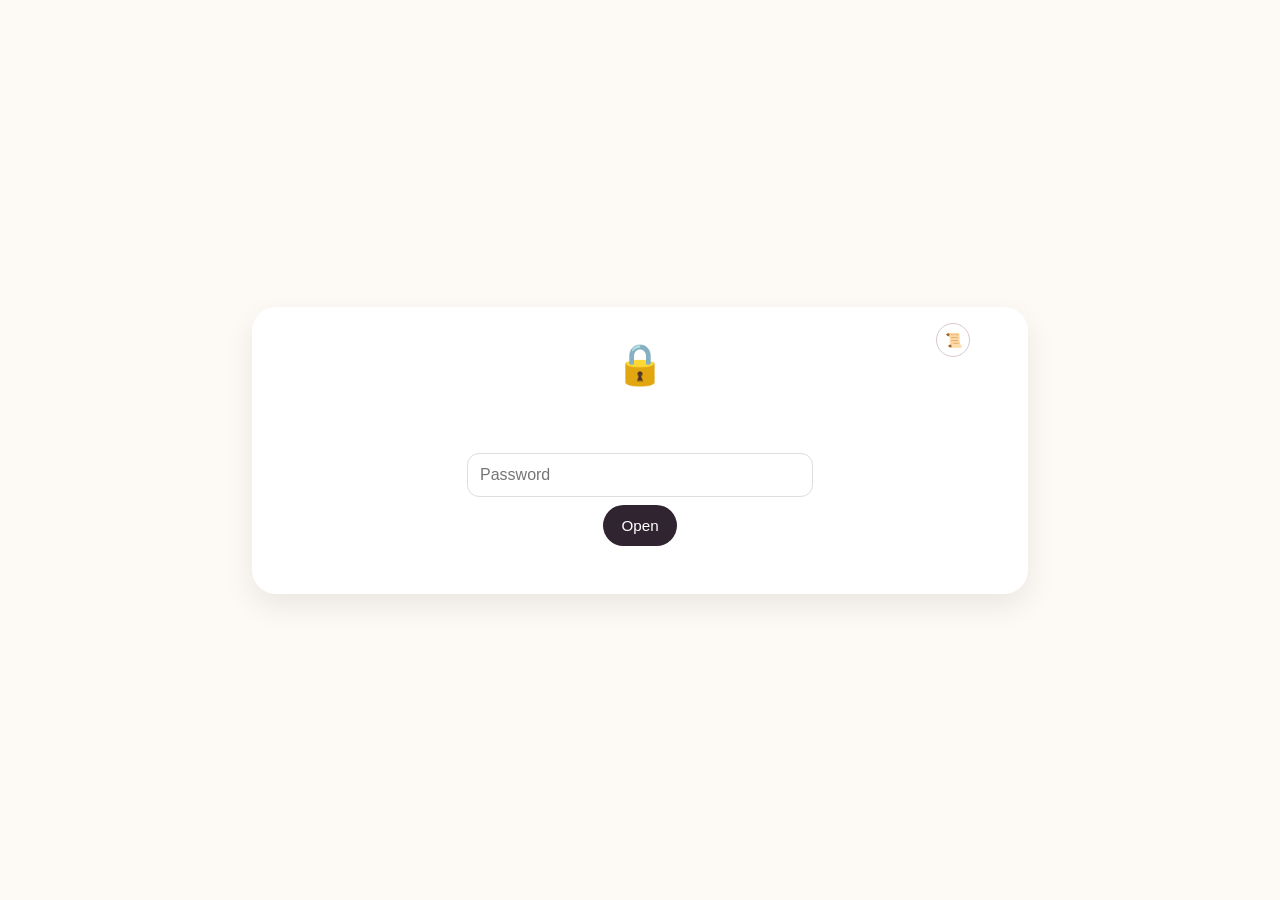
==== em.html @ 93a79ad0 "Add Endgame feature transitioning to em.html after finding all cards When a user has viewed all poss" ====
<!DOCTYPE html>
<html lang="en">

<head>
    <meta charset="UTF-8">
    <meta name="viewport" content="width=device-width, initial-scale=1.0">
    <title>Endgame</title>
    <link rel="stylesheet" href="styles.css">
    <link rel="stylesheet" href="em-styles.css">
</head>

<body>
    <div class="card" id="mainCard">
        <div id="loginPage" style="display: block;">
            <div style="font-size:40px;line-height:1;">🔒</div>
            <div id="hint" class="hint"></div>
            <input type="password" id="passwordInput" placeholder="Password">
            <br>
            <button class="actionBtn" style="display:inline-block;" type="button"
                onclick="checkPassword()">Open</button>
            <button id="historyBtn" class="lockBtn" type="button" onclick="window.location.href='history.html';" style="right: 56px;">📜</button>
            <div class="error" id="error"></div>
        </div>
    </div>

    <!-- Sky Scene -->
    <div id="skyScene" style="display: none;">
        <div id="starsContainer"></div>
        <!-- Taurus Constellation SVG -->
        <svg id="constellationSvg" width="100%" height="100%">
            <defs>
                <filter id="glow" x="-50%" y="-50%" width="200%" height="200%">
                    <feGaussianBlur in="SourceGraphic" stdDeviation="2" result="blur1"></feGaussianBlur>
                    <feGaussianBlur in="SourceGraphic" stdDeviation="5" result="blur2"></feGaussianBlur>
                    <feGaussianBlur in="SourceGraphic" stdDeviation="10" result="blur3"></feGaussianBlur>
                    <feMerge>
                        <feMergeNode in="blur3"></feMergeNode>
                        <feMergeNode in="blur2"></feMergeNode>
                        <feMergeNode in="blur1"></feMergeNode>
                        <feMergeNode in="SourceGraphic"></feMergeNode>
                    </feMerge>
                </filter>
            </defs>
            <g id="lines" stroke="rgba(255, 255, 255, 0.4)" stroke-width="1.5" fill="none">
                <!-- Lines added by JS -->
            </g>
            <g id="stars" fill="#ffffff" filter="url(#glow)">
                <!-- Stars added by JS -->
            </g>

            <!-- Uranus and residual glow -->
            <circle id="uranusResidualGlow" cx="60%" cy="40%" r="5" fill="#4B70DD" opacity="0" filter="url(#glow)"></circle>
            <circle id="uranus" cx="60%" cy="40%" r="4" fill="#a0d2eb" opacity="0" filter="url(#glow)"></circle>
        </svg>

        <div id="finalTextContainer">
            <div id="finalText">Some things are still worth orbiting back to.</div>
            <div id="nextArrow" onclick="showAdventures()">&#8594;</div>
        </div>
    </div>

    <div id="adventuresOverlay" style="display: none;">
        <div id="adventuresContent">
            <!-- SVG will be loaded here -->
        </div>
    </div>

    <script src="em-script.js"></script>
</body>

</html>
---- styles.css ----
body {
    margin: 0;
    min-height: 100vh;
    display: flex;
    align-items: center;
    justify-content: center;
    background: linear-gradient(180deg, #fffafc, #ffffff);
    font-family: Georgia, serif;
    padding: 24px;
    overflow-x: hidden;
}

.card {
    position: relative;
    max-width: 700px;
    width: 100%;
    background: white;
    border-radius: 24px;
    padding: 36px;
    text-align: center;
    box-shadow: 0 12px 30px rgba(0, 0, 0, 0.08);
    border: 2px solid transparent;
    z-index: 1;
    transition: background 0.25s ease, box-shadow 0.25s ease, border-color 0.25s ease;
}

.card.specialCard {
    background: #f68dd5;
    box-shadow: 0 12px 30px rgba(246, 141, 213, 0.22);
}

.card.celebratoryCard {
    background: linear-gradient(135deg, #ff9a9e 0%, #fecfef 99%, #fecfef 100%);
    box-shadow: 0 12px 30px rgba(255, 154, 158, 0.3);
    border-color: #ffb8c6;
}

.card.validationCard {
    border-color: #d7b4ff;
    box-shadow: 0 12px 30px rgba(181, 135, 255, 0.18);
}

.card.charismaCard {
    border-color: #f2c66d;
    box-shadow: 0 12px 30px rgba(242, 198, 109, 0.22);
}

.card.chaosCard {
    border-color: #7fe0bf;
    box-shadow: 0 12px 30px rgba(88, 212, 170, 0.2);
}

.card.podcastCard {
    border-color: #8c8cff;
    box-shadow: 0 12px 30px rgba(140, 140, 255, 0.2);
}

.podcastBadge {
    display: none;
    position: absolute;
    top: 18px;
    left: 50%;
    transform: translateX(-50%);
    background: #eef2ff;
    color: #5c6bc0;
    font-size: 0.8rem;
    font-weight: bold;
    text-transform: uppercase;
    letter-spacing: 0.05em;
    padding: 6px 12px;
    border-radius: 999px;
    border: 1px solid rgba(92, 107, 192, 0.2);
}

input {
    padding: 12px;
    width: 100%;
    max-width: 320px;
    border-radius: 12px;
    border: 1px solid #ddd;
    margin-top: 10px;
    font-size: 16px;
}

button {
    font-size: 0.95rem;
    margin-top: 14px;
    padding: 12px 18px;
    border-radius: 999px;
    cursor: pointer;
}

.primaryBtn {
    border: 1px solid #d9c7d0;
    background: transparent;
    color: #8a7280;
}

.primaryBtn:hover,
.lockBtn:hover,
.rerollBtn:hover {
    background: #fff6fa;
}

.actionBtn {
    display: none;
    margin: 8px auto 0;
    background: #2f2430;
    color: white;
    border: none;
}

.actionBtn:hover,
.quackBtn:hover {
    opacity: 0.92;
}

#loginPage,
#messagePage {
    display: none;
}

.history-page-wrapper {
    display: flex;
    flex-direction: column;
    width: 100%;
    max-width: 1200px;
}

.search-container {
    width: 100%;
    margin-bottom: 36px;
    display: flex;
    justify-content: center;
}

.search-container input {
    border: none;
    border-bottom: 1px solid #d9c7d0;
    border-radius: 0;
    background: transparent;
    padding: 12px 8px;
    font-size: 1.2rem;
    color: #2f2430;
    outline: none;
    max-width: 600px;
    width: 100%;
    font-family: inherit;
    text-align: center;
    transition: border-color 0.25s ease;
}

.search-container input:focus {
    border-bottom-color: #8a7280;
}

.history-container {
    display: grid;
    grid-template-columns: repeat(auto-fill, minmax(300px, 1fr));
    gap: 24px;
}

.history-container .card {
    min-height: 200px;
    display: flex;
    align-items: center;
    justify-content: center;
    width: 100%;
    box-sizing: border-box;
}

#message, .message {
    display: flex;
    align-items: center;
    justify-content: center;
    text-align: center;
    min-height: 4.8em;
    font-size: 1.8rem;
    line-height: 1.5;
    margin: 24px 0;
    opacity: 1; /* override original #message opacity 0 */
    transition: opacity 0.4s ease;
    white-space: pre-wrap;
}
#message {
    opacity: 0;
}

#message.specialMessage, .message.specialMessage {
    color: #5f3b54;
    font-style: italic;
    font-size: 1.65rem;
    letter-spacing: 0.01em;
}

#message.celebratoryMessage, .message.celebratoryMessage {
    color: #d11a2a;
    font-weight: bold;
    font-size: 2rem;
    text-shadow: 1px 1px 2px rgba(255,255,255,0.8);
    animation: bounce 1s infinite alternate;
}

@keyframes bounce {
    from { transform: translateY(0); }
    to { transform: translateY(-5px); }
}

.slot-machine-text {
    opacity: 0.6;
    animation: slotScroll 0.1s linear infinite;
}

@keyframes slotScroll {
    0% {
        transform: translateY(-2px);
    }

    50% {
        transform: translateY(2px);
    }

    100% {
        transform: translateY(-2px);
    }
}



.small {
    color: #8a7280;
    font-size: 0.9rem;
    text-transform: uppercase;
    letter-spacing: 0.08em;
}

.error {
    color: crimson;
    margin-top: 10px;
}

.hint {
    color: #8a7280;
    margin-top: 10px;
    min-height: 48px;
}

.lockBtn,
.rerollBtn {
    width: 34px;
    height: 34px;
    padding: 0;
    margin: 0;
    border: 1px solid #d9c7d0;
    background: transparent;
    color: #8a7280;
    border-radius: 999px;
    font-size: 14px;
    line-height: 1;
    position: absolute;
}

.lockBtn {
    top: 14px;
    right: 14px;
}

.rerollBtn {
    bottom: 14px;
    right: 14px;
    font-size: 18px;
}

.reroll-hint {
    display: none;
    position: absolute;
    bottom: 22px;
    right: 56px;
    color: #8a7280;
    font-size: 0.9rem;
    font-style: italic;
    animation: slideInOut 2s infinite ease-in-out;
}

@keyframes slideInOut {
    0%, 100% { transform: translateX(0); }
    50% { transform: translateX(-5px); }
}

.card.introCard .reroll-hint {
    display: block;
}

.reroll-anim {
    animation: spinReroll 0.5s cubic-bezier(0.175, 0.885, 0.32, 1.275);
}

@keyframes spinReroll {
    0% {
        transform: rotate(0deg) scale(1);
    }

    50% {
        transform: rotate(180deg) scale(1.25);
    }

    100% {
        transform: rotate(360deg) scale(1);
    }
}

.quackBtn {
    background: #2f2430;
    color: white;
    border: none;
}

.card.specialCard #message,
.card.specialCard .small,
.card.specialCard .hint,
.card.specialCard .primaryBtn,
.card.specialCard .lockBtn,
.card.specialCard .rerollBtn {
    color: #5f3b54;
    border-color: rgba(95, 59, 84, 0.25);
}

.card.specialCard .primaryBtn,
.card.specialCard .lockBtn,
.card.specialCard .rerollBtn {
    color: #6b5612;
    border-color: rgba(107, 86, 18, 0.28);
    background: rgba(255, 245, 196, 0.55);
}

.card.specialCard .actionBtn {
    background: #f2cf63;
    color: #5b4710;
    border: none;
}

.card.specialCard .primaryBtn:hover,
.card.specialCard .lockBtn:hover,
.card.specialCard .rerollBtn:hover {
    background: rgba(255, 241, 173, 0.82);
}

.card.specialCard .actionBtn:hover {
    opacity: 1;
    background: #ecc54a;
}

.card.celebratoryCard .actionBtn {
    background: #ff4757;
    color: white;
    border: none;
    font-weight: bold;
    box-shadow: 0 4px 15px rgba(255, 71, 87, 0.4);
}

.card.celebratoryCard .actionBtn:hover {
    background: #ff6b81;
    transform: translateY(-2px);
    box-shadow: 0 6px 20px rgba(255, 71, 87, 0.6);
    opacity: 1;
}

.card.celebratoryCard .lockBtn {
    color: #ff4757;
    border-color: rgba(255, 71, 87, 0.3);
    background: rgba(255, 255, 255, 0.5);
}

.card.celebratoryCard .rerollBtn {
    display: none !important;
}

.card.celebratoryCard .lockBtn:hover,
.card.celebratoryCard .rerollBtn:hover {
    background: rgba(255, 255, 255, 0.8);
}

/* --- RARE CARD STYLES --- */
.card.rareCard {
    background: #18181b;
    box-shadow: 0 12px 30px rgba(0, 0, 0, 0.4), inset 0 0 40px rgba(212, 175, 55, 0.15);
    border-color: #d4af37;
}

#message.rareMessage, .message.rareMessage {
    background: linear-gradient(90deg, #b38728, #fcf6ba, #bf953f, #b38728);
    background-size: 200% auto;
    -webkit-background-clip: text;
    background-clip: text;
    -webkit-text-fill-color: transparent;
    font-weight: bold;
    animation: goldShine 4s linear infinite;
    filter: drop-shadow(0 2px 10px rgba(212, 175, 55, 0.2));
}

@keyframes goldShine {
    to {
        background-position: 200% center;
    }
}

.card.rareCard .small,
.card.rareCard .hint {
    color: #a19163;
}

.card.rareCard .lockBtn,
.card.rareCard .rerollBtn {
    color: #fcf6ba;
    border-color: rgba(212, 175, 55, 0.4);
    background: transparent;
}

.card.rareCard .lockBtn:hover,
.card.rareCard .rerollBtn:hover {
    background: rgba(212, 175, 55, 0.15);
    box-shadow: 0 0 15px rgba(212, 175, 55, 0.3);
}

.card.rareCard .actionBtn {
    background: linear-gradient(135deg, #d4af37, #b38728);
    color: #18181b;
    border: none;
    font-weight: bold;
    box-shadow: 0 6px 20px rgba(212, 175, 55, 0.25);
}

.card.rareCard .actionBtn:hover {
    transform: translateY(-2px);
    box-shadow: 0 8px 30px rgba(212, 175, 55, 0.4);
    opacity: 1;
}

.card.podcastCard .actionBtn {
    background: linear-gradient(135deg, #8c8cff, #5c6bc0);
    color: white;
    border: none;
    font-weight: bold;
    box-shadow: 0 6px 20px rgba(140, 140, 255, 0.25);
}

.card.podcastCard .actionBtn:hover {
    transform: translateY(-2px);
    box-shadow: 0 8px 30px rgba(140, 140, 255, 0.4);
    opacity: 1;
}

#validationOverlay,
#charismaOverlay,
#chaosOverlay,
#duckOverlay {
    position: fixed;
    inset: 0;
    display: none;
    align-items: center;
    justify-content: center;
    z-index: 20;
}

#validationOverlay,
#charismaOverlay,
#chaosOverlay {
    background: rgba(255, 250, 252, 0.92);
    padding: 24px;
    text-align: center;
}

#validationText,
#charismaText,
#chaosText {
    max-width: 720px;
    color: #2f2430;
    font-size: clamp(2rem, 5vw, 3.8rem);
    line-height: 1.2;
}

#chaosText {
    max-width: 760px;
}

#chaosSub,
#charismaSub {
    color: #8a7280;
    font-size: 1rem;
    margin-top: 14px;
}

#validationClose,
#charismaClose,
#chaosClose {
    position: absolute;
    top: 22px;
    right: 22px;
    background: transparent;
    color: #8a7280;
    border: 1px solid #d9c7d0;
}

#charismaMeter {
    width: min(420px, 80vw);
    height: 16px;
    margin: 24px auto 14px;
    background: #f2e6ec;
    border-radius: 999px;
    overflow: hidden;
    border: 1px solid #ead6df;
}

#charismaFill {
    width: 0%;
    height: 100%;
    background: linear-gradient(90deg, #f5b8cf, #2f2430);
    transition: width 1.1s ease;
}

#duckOverlay {
    pointer-events: none;
    overflow: hidden;
}

.duck {
    position: absolute;
    font-size: 2rem;
    opacity: 0;
    animation: floatDuck 3.8s linear both;
}

@keyframes floatDuck {
    0% {
        transform: translateY(120vh) rotate(0deg);
        opacity: 0;
    }

    10% {
        opacity: 1;
    }

    100% {
        transform: translateY(-20vh) rotate(18deg);
        opacity: 0;
    }
}

.emojiPop {
    position: absolute;
    font-size: 2rem;
    opacity: 0;
    animation: popEmoji 0.5s cubic-bezier(0.18, 0.89, 0.32, 1.28) both;
}

@keyframes popEmoji {
    0% {
        transform: scale(0.1);
        opacity: 0;
    }

    50% {
        opacity: 1;
    }

    100% {
        transform: scale(1);
        opacity: 1;
    }
}
---- em-styles.css ----
body {
    margin: 0;
    padding: 0;
    background: #fdfaf6; /* Initial background matching original */
    transition: background 3s ease-in-out;
}

#skyScene {
    position: fixed;
    top: 0;
    left: 0;
    width: 100vw;
    height: 100vh;
    background: radial-gradient(circle at center, #1b2735 0%, #090a0f 100%);
    z-index: 10;
    opacity: 0;
    transition: opacity 4s ease-in-out;
    overflow: hidden;
}

#starsContainer {
    position: absolute;
    width: 100%;
    height: 100%;
}

.star {
    position: absolute;
    background-color: white;
    border-radius: 50%;
    opacity: 0;
    animation: twinkle linear infinite;
}

@keyframes twinkle {
    0% { opacity: 0; }
    50% { opacity: 0.8; }
    100% { opacity: 0; }
}

#constellationSvg {
    position: absolute;
    top: 0;
    left: 0;
    pointer-events: none;
}

/* Constellation Line Animation */
.constellation-line {
    stroke-dasharray: 1000;
    stroke-dashoffset: 1000;
}

.constellation-line.draw {
    animation: drawLine 3s ease forwards;
}

@keyframes drawLine {
    to {
        stroke-dashoffset: 0;
    }
}

/* Uranus Animation */
#uranus {
    transition: transform 15s linear, opacity 3s ease-in-out;
}

#uranus.drift {
    transform: translate(-100px, -50px);
}

/* Final Text */
#finalTextContainer {
    position: absolute;
    top: 50%;
    left: 50%;
    transform: translate(-50%, -50%);
    text-align: center;
    opacity: 0;
    transition: opacity 3s ease-in-out;
    z-index: 20;
}

#finalText {
    font-family: Georgia, serif;
    font-size: 24px;
    color: #e0e0e0;
    text-shadow: 0 0 10px rgba(255, 255, 255, 0.5);
    margin-bottom: 20px;
    font-style: italic;
    letter-spacing: 1px;
}

#nextArrow {
    font-size: 30px;
    color: rgba(255, 255, 255, 0.6);
    cursor: pointer;
    transition: color 0.3s ease, transform 0.3s ease;
}

#nextArrow:hover {
    color: #ffffff;
    transform: translateX(5px);
}

/* Adventures Overlay */
#adventuresOverlay {
    position: fixed;
    top: 0;
    left: 0;
    width: 100vw;
    height: 100vh;
    background-color: #000000;
    z-index: 30;
    display: flex;
    justify-content: center;
    align-items: center;
    opacity: 0;
    transition: opacity 2s ease-in-out;
}

#adventuresContent {
    max-width: 80%;
    max-height: 80%;
}

#adventuresContent svg {
    width: 100%;
    height: 100%;
}
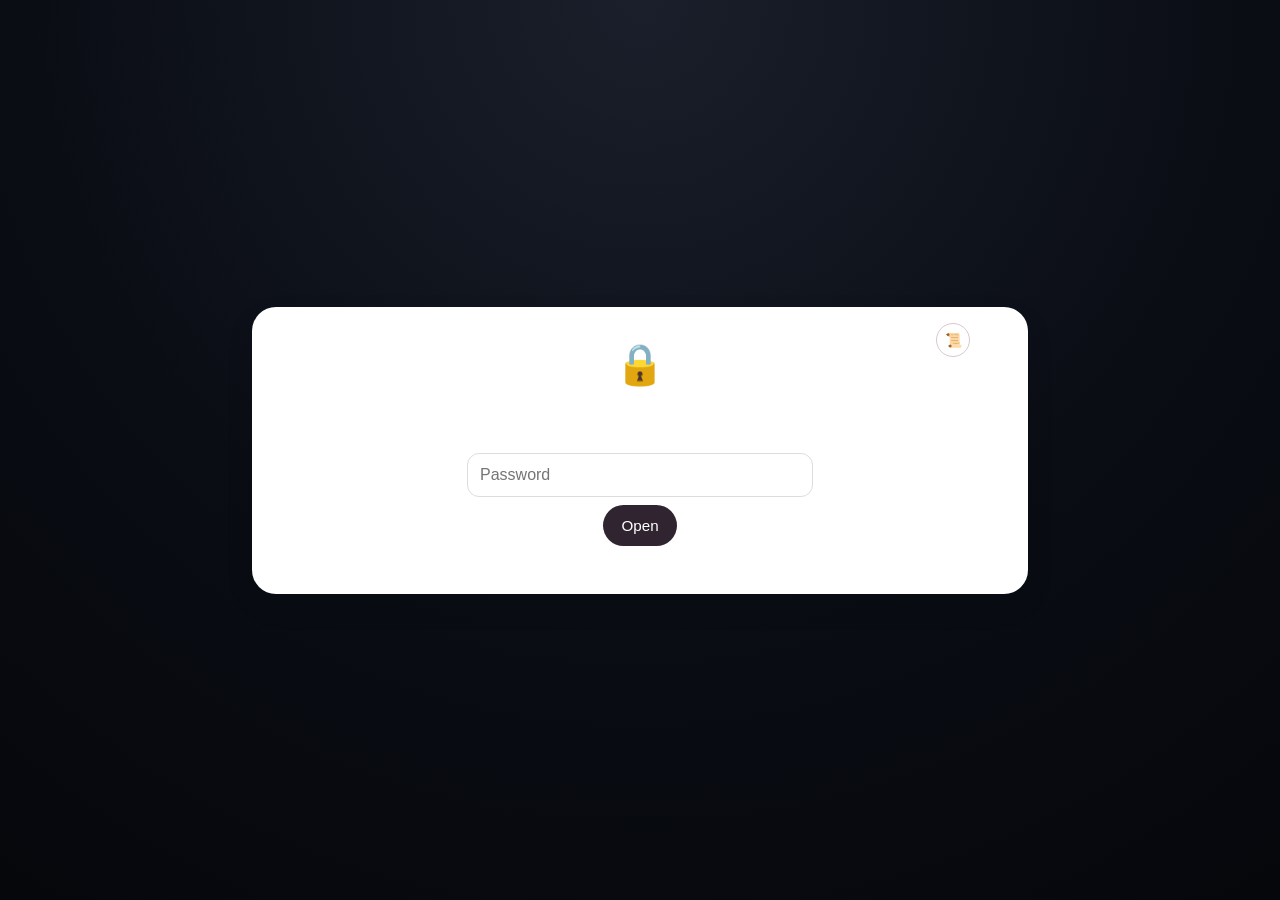
==== commit 2a721b61: "Update em.html" ====
--- a/em.html
+++ b/em.html
@@ -49,8 +49,8 @@
             </g>
 
             <!-- Uranus and residual glow -->
-            <circle id="uranusResidualGlow" cx="60%" cy="40%" r="5" fill="#4B70DD" opacity="0" filter="url(#glow)"></circle>
-            <circle id="uranus" cx="60%" cy="40%" r="4" fill="#a0d2eb" opacity="0" filter="url(#glow)"></circle>
+            <circle id="uranusResidualGlow" cx="60%" cy="40%" r="9" fill="#4B70DD" opacity="0" filter="url(#glow)"></circle>
+            <circle id="uranus" cx="60%" cy="40%" r="6" fill="#a0d2eb" opacity="0" filter="url(#glow)"></circle>
         </svg>
 
         <div id="finalTextContainer">
--- a/em-styles.css
+++ b/em-styles.css
@@ -1,131 +1,381 @@
 body {
     margin: 0;
     padding: 0;
-    background: #fdfaf6; /* Initial background matching original */
-    transition: background 3s ease-in-out;
-}
+    overflow: hidden;
+
+    background:
+        radial-gradient(
+            circle at top,
+            #1a1f2b 0%,
+            #0a0d14 55%,
+            #05070b 100%
+        );
+
+    transition:
+        background 4s ease-in-out,
+        opacity 2s ease;
+}
+
+/* =========================
+   SKY SCENE
+========================= */
 
 #skyScene {
     position: fixed;
-    top: 0;
-    left: 0;
+    inset: 0;
+
     width: 100vw;
     height: 100vh;
-    background: radial-gradient(circle at center, #1b2735 0%, #090a0f 100%);
-    z-index: 10;
-    opacity: 0;
-    transition: opacity 4s ease-in-out;
+
     overflow: hidden;
-}
+
+    opacity: 0;
+
+    z-index: 100;
+
+    background:
+        radial-gradient(
+            circle at center,
+            #1b2735 0%,
+            #0b1019 45%,
+            #05070b 100%
+        );
+
+    transition:
+        opacity 5s ease-in-out;
+}
+
+/* =========================
+   STARS
+========================= */
 
 #starsContainer {
     position: absolute;
+    inset: 0;
+
     width: 100%;
     height: 100%;
+
+    transition:
+        opacity 6s ease;
 }
 
 .star {
     position: absolute;
-    background-color: white;
+
     border-radius: 50%;
-    opacity: 0;
-    animation: twinkle linear infinite;
+
+    background:
+        rgba(255,255,255,0.95);
+
+    opacity: 0;
+
+    filter:
+        drop-shadow(0 0 4px rgba(255,255,255,0.35));
+
+    animation:
+        twinkle linear infinite;
 }
 
 @keyframes twinkle {
-    0% { opacity: 0; }
-    50% { opacity: 0.8; }
-    100% { opacity: 0; }
-}
+
+    0% {
+        opacity: 0.08;
+        transform: scale(0.92);
+    }
+
+    50% {
+        opacity: 0.85;
+        transform: scale(1);
+    }
+
+    100% {
+        opacity: 0.08;
+        transform: scale(0.92);
+    }
+}
+
+/* =========================
+   CONSTELLATION
+========================= */
 
 #constellationSvg {
     position: absolute;
-    top: 0;
-    left: 0;
+    inset: 0;
+
+    width: 100%;
+    height: 100%;
+
     pointer-events: none;
 }
 
-/* Constellation Line Animation */
 .constellation-line {
-    stroke-dasharray: 1000;
-    stroke-dashoffset: 1000;
-}
-
-.constellation-line.draw {
-    animation: drawLine 3s ease forwards;
-}
-
-@keyframes drawLine {
-    to {
-        stroke-dashoffset: 0;
-    }
-}
-
-/* Uranus Animation */
+
+    stroke:
+        rgba(255,255,255,0.22);
+
+    stroke-width: 1.4;
+
+    fill: none;
+
+    opacity: 0.9;
+}
+
+/* =========================
+   URANUS
+========================= */
+
 #uranus {
-    transition: transform 15s linear, opacity 3s ease-in-out;
-}
-
-#uranus.drift {
-    transform: translate(-100px, -50px);
-}
-
-/* Final Text */
+    opacity: 0;
+
+    transform-origin: center;
+
+    filter:
+        drop-shadow(0 0 10px rgba(120,170,255,0.95))
+        drop-shadow(0 0 24px rgba(90,140,255,0.55))
+        drop-shadow(0 0 40px rgba(70,110,255,0.22));
+
+    transition:
+        transform 14s ease-in-out,
+}
+
+#uranusResidualGlow {
+
+    opacity: 0;
+
+    filter:
+        blur(8px)
+        drop-shadow(0 0 12px rgba(80,120,255,0.45));
+
+    transition:
+        opacity 6s ease;
+}
+
+/* =========================
+   FINAL TEXT
+========================= */
+
 #finalTextContainer {
-    position: absolute;
+
+    position: absolute;
+
     top: 50%;
     left: 50%;
-    transform: translate(-50%, -50%);
+
+    transform:
+        translate(-50%, -50%);
+
+    width: min(90vw, 700px);
+
     text-align: center;
-    opacity: 0;
-    transition: opacity 3s ease-in-out;
-    z-index: 20;
+
+    opacity: 0;
+
+    z-index: 200;
+
+    transition:
+        opacity 4s ease;
 }
 
 #finalText {
-    font-family: Georgia, serif;
-    font-size: 24px;
-    color: #e0e0e0;
-    text-shadow: 0 0 10px rgba(255, 255, 255, 0.5);
-    margin-bottom: 20px;
+
+    font-family:
+        Georgia,
+        serif;
+
+    font-size:
+        clamp(22px, 2.4vw, 34px);
+
+    line-height: 1.6;
+
+    letter-spacing: 0.04em;
+
+    color:
+        rgba(245,245,245,0.92);
+
+    text-shadow:
+        0 0 12px rgba(255,255,255,0.14);
+
     font-style: italic;
-    letter-spacing: 1px;
-}
+
+    font-weight: 400;
+
+    margin: 0;
+}
+
+/* =========================
+   OPTIONAL NEXT ARROW
+========================= */
 
 #nextArrow {
-    font-size: 30px;
-    color: rgba(255, 255, 255, 0.6);
+
+    margin-top: 28px;
+
+    font-size: 28px;
+
+    color:
+        rgba(255,255,255,0.38);
+
     cursor: pointer;
-    transition: color 0.3s ease, transform 0.3s ease;
+
+    transition:
+        transform 0.35s ease,
+        color 0.35s ease,
+        opacity 0.35s ease;
+
+    opacity: 0.7;
 }
 
 #nextArrow:hover {
-    color: #ffffff;
-    transform: translateX(5px);
-}
-
-/* Adventures Overlay */
+
+    color:
+        rgba(255,255,255,0.9);
+
+    transform:
+        translateX(6px);
+
+    opacity: 1;
+}
+
+/* =========================
+   ADVENTURES OVERLAY
+========================= */
+
 #adventuresOverlay {
+
     position: fixed;
-    top: 0;
-    left: 0;
+    inset: 0;
+
     width: 100vw;
     height: 100vh;
-    background-color: #000000;
-    z-index: 30;
+
+    display: flex;
+
+    justify-content: center;
+    align-items: center;
+
+    background:
+        rgba(0,0,0,0.96);
+
+    backdrop-filter:
+        blur(10px);
+
+    z-index: 300;
+
+    opacity: 0;
+
+    transition:
+        opacity 2s ease;
+}
+
+#adventuresContent {
+
+    max-width: 82vw;
+    max-height: 82vh;
+
+    opacity: 0.96;
+}
+
+#adventuresContent svg {
+
+    width: 100%;
+    height: 100%;
+}
+
+.adventure-scene {
+    position: relative;
+
     display: flex;
     justify-content: center;
     align-items: center;
-    opacity: 0;
-    transition: opacity 2s ease-in-out;
-}
-
-#adventuresContent {
-    max-width: 80%;
-    max-height: 80%;
-}
-
-#adventuresContent svg {
+
     width: 100%;
     height: 100%;
+}
+
+.adventure-image {
+
+    max-width: 82vw;
+    max-height: 82vh;
+
+    object-fit: contain;
+
+    border-radius: 18px;
+
+    box-shadow:
+        0 20px 60px rgba(0,0,0,0.45);
+
+    opacity: 0;
+
+    animation:
+        adventureImageFade 2s ease forwards;
+}
+
+@keyframes adventureImageFade {
+
+    from {
+        opacity: 0;
+        transform: scale(1.02);
+    }
+
+    to {
+        opacity: 1;
+        transform: scale(1);
+    }
+}
+
+.adventure-text {
+
+    position: absolute;
+
+    bottom: 8%;
+
+    left: 50%;
+
+    transform:
+        translateX(-50%);
+
+    font-family:
+        Georgia,
+        serif;
+
+    font-size:
+        clamp(20px, 2vw, 32px);
+
+    color:
+        rgba(255,255,255,0.92);
+
+    text-shadow:
+        0 0 18px rgba(0,0,0,0.55);
+
+    letter-spacing: 0.04em;
+
+    opacity: 0;
+
+    transition:
+        opacity 2.5s ease;
+}
+
+.adventure-text.visible {
+    opacity: 1;
+}
+
+/* =========================
+   MAIN CARD TRANSITION
+========================= */
+
+body.transitioning #mainCard {
+
+    opacity: 0;
+
+    transform:
+        scale(0.96);
+
+    filter:
+        blur(10px);
+
+    transition:
+        opacity 2.2s ease,
+        transform 2.2s ease,
+        filter 2.2s ease;
 }
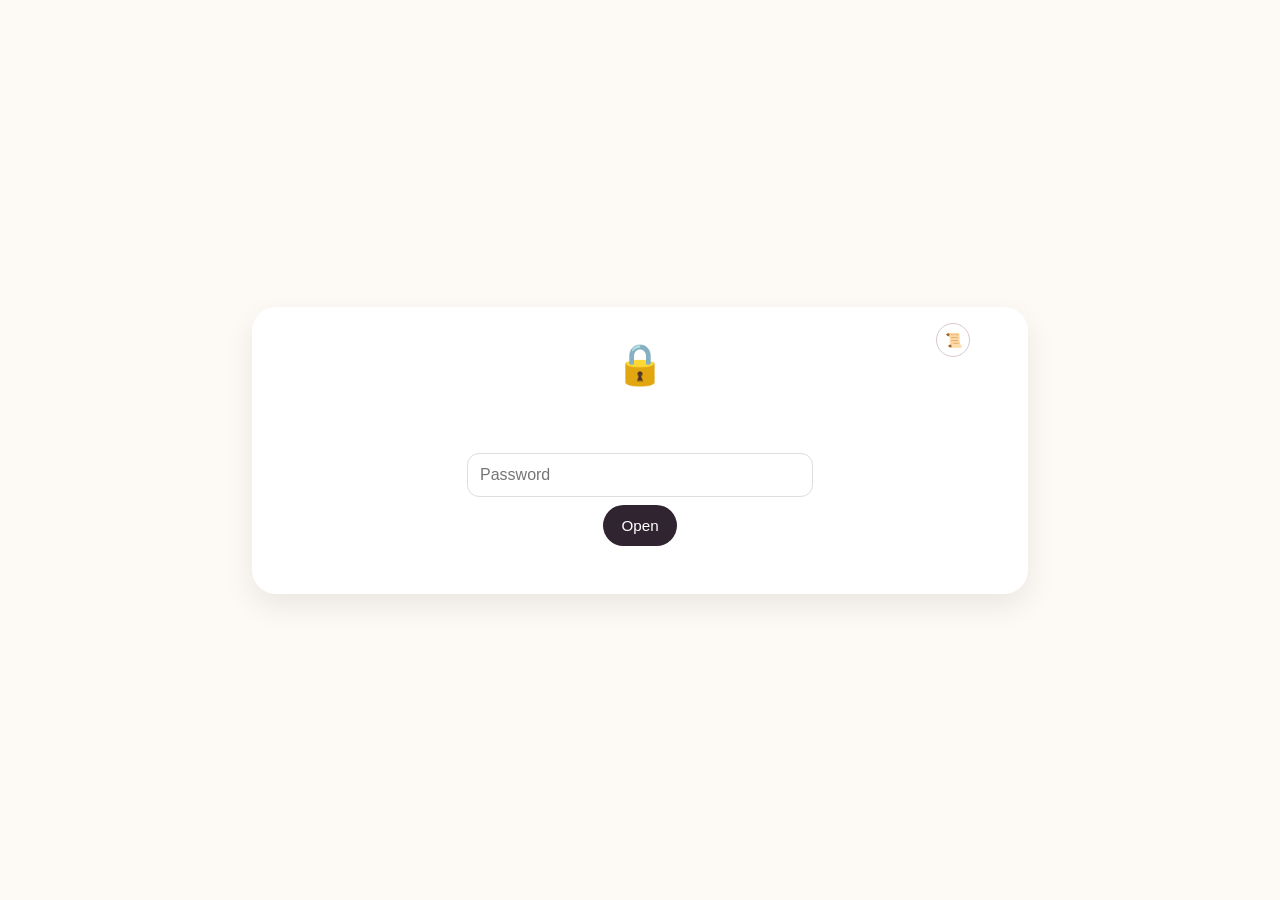
==== commit e7f3a996: "Fix SVG pointer-events interception blocking next arrow click Add CSS overrides in `em-styles.css` t" ====
--- a/em.html
+++ b/em.html
@@ -49,8 +49,8 @@
             </g>
 
             <!-- Uranus and residual glow -->
-            <circle id="uranusResidualGlow" cx="60%" cy="40%" r="9" fill="#4B70DD" opacity="0" filter="url(#glow)"></circle>
-            <circle id="uranus" cx="60%" cy="40%" r="6" fill="#a0d2eb" opacity="0" filter="url(#glow)"></circle>
+            <circle id="uranusResidualGlow" cx="60%" cy="40%" r="5" fill="#4B70DD" opacity="0" filter="url(#glow)"></circle>
+            <circle id="uranus" cx="60%" cy="40%" r="4" fill="#a0d2eb" opacity="0" filter="url(#glow)"></circle>
         </svg>
 
         <div id="finalTextContainer">
--- a/em-styles.css
+++ b/em-styles.css
@@ -1,381 +1,146 @@
 body {
     margin: 0;
     padding: 0;
-    overflow: hidden;
-
-    background:
-        radial-gradient(
-            circle at top,
-            #1a1f2b 0%,
-            #0a0d14 55%,
-            #05070b 100%
-        );
-
-    transition:
-        background 4s ease-in-out,
-        opacity 2s ease;
+    background: #fdfaf6; /* Initial background matching original */
+    transition: background 3s ease-in-out;
 }
-
-/* =========================
-   SKY SCENE
-========================= */
 
 #skyScene {
     position: fixed;
-    inset: 0;
-
+    top: 0;
+    left: 0;
     width: 100vw;
     height: 100vh;
-
+    background: radial-gradient(circle at center, #1b2735 0%, #090a0f 100%);
+    z-index: 10;
+    opacity: 0;
+    transition: opacity 4s ease-in-out;
     overflow: hidden;
-
-    opacity: 0;
-
-    z-index: 100;
-
-    background:
-        radial-gradient(
-            circle at center,
-            #1b2735 0%,
-            #0b1019 45%,
-            #05070b 100%
-        );
-
-    transition:
-        opacity 5s ease-in-out;
 }
-
-/* =========================
-   STARS
-========================= */
 
 #starsContainer {
     position: absolute;
-    inset: 0;
-
     width: 100%;
     height: 100%;
-
-    transition:
-        opacity 6s ease;
 }
 
 .star {
     position: absolute;
-
+    background-color: white;
     border-radius: 50%;
-
-    background:
-        rgba(255,255,255,0.95);
-
     opacity: 0;
-
-    filter:
-        drop-shadow(0 0 4px rgba(255,255,255,0.35));
-
-    animation:
-        twinkle linear infinite;
+    animation: twinkle linear infinite;
 }
 
 @keyframes twinkle {
+    0% { opacity: 0; }
+    50% { opacity: 0.8; }
+    100% { opacity: 0; }
+}
 
-    0% {
-        opacity: 0.08;
-        transform: scale(0.92);
-    }
+#constellationSvg {
+    position: absolute;
+    top: 0;
+    left: 0;
+    pointer-events: none;
+}
 
-    50% {
-        opacity: 0.85;
-        transform: scale(1);
-    }
+/* Constellation Line Animation */
+.constellation-line {
+    stroke-dasharray: 1000;
+    stroke-dashoffset: 1000;
+}
 
-    100% {
-        opacity: 0.08;
-        transform: scale(0.92);
+.constellation-line.draw {
+    animation: drawLine 3s ease forwards;
+}
+
+@keyframes drawLine {
+    to {
+        stroke-dashoffset: 0;
     }
 }
 
-/* =========================
-   CONSTELLATION
-========================= */
-
-#constellationSvg {
-    position: absolute;
-    inset: 0;
-
-    width: 100%;
-    height: 100%;
-
-    pointer-events: none;
+/* Uranus Animation */
+#uranus {
+    transition: transform 15s linear, opacity 3s ease-in-out;
 }
 
-.constellation-line {
-
-    stroke:
-        rgba(255,255,255,0.22);
-
-    stroke-width: 1.4;
-
-    fill: none;
-
-    opacity: 0.9;
+#uranus.drift {
+    transform: translate(-100px, -50px);
 }
 
-/* =========================
-   URANUS
-========================= */
-
-#uranus {
-    opacity: 0;
-
-    transform-origin: center;
-
-    filter:
-        drop-shadow(0 0 10px rgba(120,170,255,0.95))
-        drop-shadow(0 0 24px rgba(90,140,255,0.55))
-        drop-shadow(0 0 40px rgba(70,110,255,0.22));
-
-    transition:
-        transform 14s ease-in-out,
-}
-
-#uranusResidualGlow {
-
-    opacity: 0;
-
-    filter:
-        blur(8px)
-        drop-shadow(0 0 12px rgba(80,120,255,0.45));
-
-    transition:
-        opacity 6s ease;
-}
-
-/* =========================
-   FINAL TEXT
-========================= */
-
+/* Final Text */
 #finalTextContainer {
-
     position: absolute;
-
     top: 50%;
     left: 50%;
-
-    transform:
-        translate(-50%, -50%);
-
-    width: min(90vw, 700px);
-
+    transform: translate(-50%, -50%);
     text-align: center;
-
     opacity: 0;
-
-    z-index: 200;
-
-    transition:
-        opacity 4s ease;
+    transition: opacity 3s ease-in-out;
+    z-index: 20;
 }
 
 #finalText {
-
-    font-family:
-        Georgia,
-        serif;
-
-    font-size:
-        clamp(22px, 2.4vw, 34px);
-
-    line-height: 1.6;
-
-    letter-spacing: 0.04em;
-
-    color:
-        rgba(245,245,245,0.92);
-
-    text-shadow:
-        0 0 12px rgba(255,255,255,0.14);
-
+    font-family: Georgia, serif;
+    font-size: 24px;
+    color: #e0e0e0;
+    text-shadow: 0 0 10px rgba(255, 255, 255, 0.5);
+    margin-bottom: 20px;
     font-style: italic;
-
-    font-weight: 400;
-
-    margin: 0;
+    letter-spacing: 1px;
 }
 
-/* =========================
-   OPTIONAL NEXT ARROW
-========================= */
-
 #nextArrow {
-
-    margin-top: 28px;
-
-    font-size: 28px;
-
-    color:
-        rgba(255,255,255,0.38);
-
+    font-size: 30px;
+    color: rgba(255, 255, 255, 0.6);
     cursor: pointer;
-
-    transition:
-        transform 0.35s ease,
-        color 0.35s ease,
-        opacity 0.35s ease;
-
-    opacity: 0.7;
+    transition: color 0.3s ease, transform 0.3s ease;
 }
 
 #nextArrow:hover {
-
-    color:
-        rgba(255,255,255,0.9);
-
-    transform:
-        translateX(6px);
-
-    opacity: 1;
+    color: #ffffff;
+    transform: translateX(5px);
 }
 
-/* =========================
-   ADVENTURES OVERLAY
-========================= */
-
+/* Adventures Overlay */
 #adventuresOverlay {
-
     position: fixed;
-    inset: 0;
-
+    top: 0;
+    left: 0;
     width: 100vw;
     height: 100vh;
-
+    background-color: #000000;
+    z-index: 30;
     display: flex;
-
     justify-content: center;
     align-items: center;
-
-    background:
-        rgba(0,0,0,0.96);
-
-    backdrop-filter:
-        blur(10px);
-
-    z-index: 300;
-
     opacity: 0;
-
-    transition:
-        opacity 2s ease;
+    transition: opacity 2s ease-in-out;
 }
 
 #adventuresContent {
-
-    max-width: 82vw;
-    max-height: 82vh;
-
-    opacity: 0.96;
+    max-width: 80%;
+    max-height: 80%;
 }
 
 #adventuresContent svg {
-
     width: 100%;
     height: 100%;
+}/* Ensure final text container covers the nextArrow with proper pointer-events */
+#finalTextContainer {
+    pointer-events: none; /* Let clicks pass through the container ... */
+    z-index: 9999;
 }
 
-.adventure-scene {
+#nextArrow {
+    pointer-events: auto; /* ... but specifically catch them on the arrow */
     position: relative;
-
-    display: flex;
-    justify-content: center;
-    align-items: center;
-
-    width: 100%;
-    height: 100%;
+    z-index: 10000;
 }
 
-.adventure-image {
-
-    max-width: 82vw;
-    max-height: 82vh;
-
-    object-fit: contain;
-
-    border-radius: 18px;
-
-    box-shadow:
-        0 20px 60px rgba(0,0,0,0.45);
-
-    opacity: 0;
-
-    animation:
-        adventureImageFade 2s ease forwards;
+/* Ensure #starsContainer does not intercept clicks if the user enlarged stars */
+#starsContainer {
+    pointer-events: none;
 }
-
-@keyframes adventureImageFade {
-
-    from {
-        opacity: 0;
-        transform: scale(1.02);
-    }
-
-    to {
-        opacity: 1;
-        transform: scale(1);
-    }
-}
-
-.adventure-text {
-
-    position: absolute;
-
-    bottom: 8%;
-
-    left: 50%;
-
-    transform:
-        translateX(-50%);
-
-    font-family:
-        Georgia,
-        serif;
-
-    font-size:
-        clamp(20px, 2vw, 32px);
-
-    color:
-        rgba(255,255,255,0.92);
-
-    text-shadow:
-        0 0 18px rgba(0,0,0,0.55);
-
-    letter-spacing: 0.04em;
-
-    opacity: 0;
-
-    transition:
-        opacity 2.5s ease;
-}
-
-.adventure-text.visible {
-    opacity: 1;
-}
-
-/* =========================
-   MAIN CARD TRANSITION
-========================= */
-
-body.transitioning #mainCard {
-
-    opacity: 0;
-
-    transform:
-        scale(0.96);
-
-    filter:
-        blur(10px);
-
-    transition:
-        opacity 2.2s ease,
-        transform 2.2s ease,
-        filter 2.2s ease;
-}
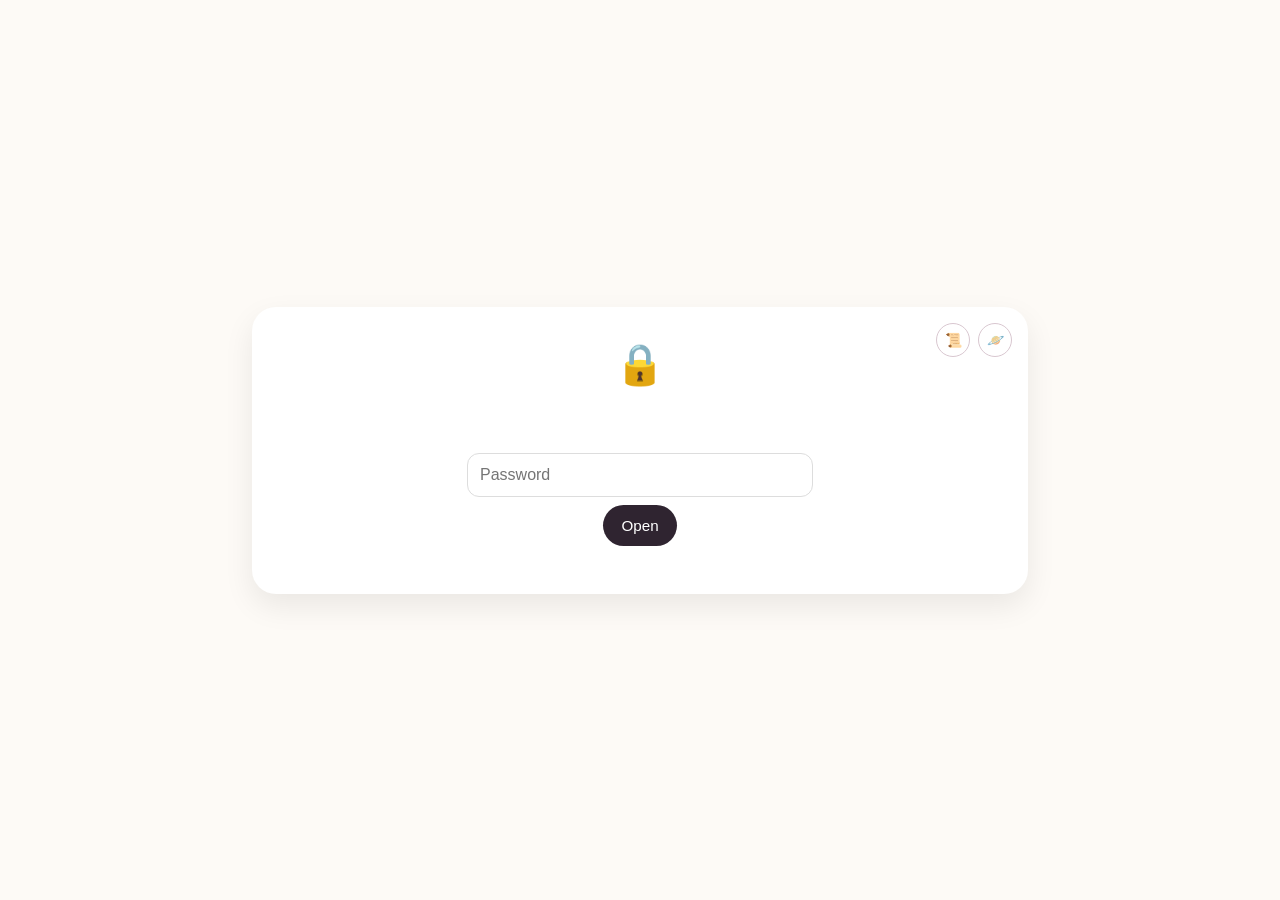
==== commit e35aa929: "feat: implement conditional wish unlocking system with new star navigation and endgame triggers" ====
--- a/em.html
+++ b/em.html
@@ -18,7 +18,10 @@
             <br>
             <button class="actionBtn" style="display:inline-block;" type="button"
                 onclick="checkPassword()">Open</button>
-            <button id="historyBtn" class="lockBtn" type="button" onclick="window.location.href='history.html';" style="right: 56px;">📜</button>
+            <button id="historyBtn" class="lockBtn" type="button" onclick="window.location.href='history.html';"
+                style="right: 56px;">📜</button>
+            <button id="uranusBtn" class="lockBtn" type="button"
+                onclick="triggerEndgameTransition('wishmode')">🪐</button>
             <div class="error" id="error"></div>
         </div>
     </div>
@@ -29,7 +32,7 @@
         <!-- Taurus Constellation SVG -->
         <svg id="constellationSvg" width="100%" height="100%">
             <defs>
-                <filter id="glow" x="-50%" y="-50%" width="200%" height="200%">
+                <filter id="glow" x="-500%" y="-500%" width="1000%" height="1000%">
                     <feGaussianBlur in="SourceGraphic" stdDeviation="2" result="blur1"></feGaussianBlur>
                     <feGaussianBlur in="SourceGraphic" stdDeviation="5" result="blur2"></feGaussianBlur>
                     <feGaussianBlur in="SourceGraphic" stdDeviation="10" result="blur3"></feGaussianBlur>
@@ -49,13 +52,15 @@
             </g>
 
             <!-- Uranus and residual glow -->
-            <circle id="uranusResidualGlow" cx="60%" cy="40%" r="5" fill="#4B70DD" opacity="0" filter="url(#glow)"></circle>
+            <circle id="uranusResidualGlow" cx="60%" cy="40%" r="5" fill="#4B70DD" opacity="0" filter="url(#glow)">
+            </circle>
             <circle id="uranus" cx="60%" cy="40%" r="4" fill="#a0d2eb" opacity="0" filter="url(#glow)"></circle>
         </svg>
 
         <div id="finalTextContainer">
-            <div id="finalText">Some things are still worth orbiting back to.</div>
-            <div id="nextArrow" onclick="showAdventures()">&#8594;</div>
+            <div id="finalText">I wish all the chaos drifts away from your life...</div>
+            <button id="nextArrow" class="nextBtn" type="button"
+                onclick="triggerEndgameTransition('wishmode')">∞</button>
         </div>
     </div>
 
--- a/styles.css
+++ b/styles.css
@@ -169,7 +169,8 @@
     box-sizing: border-box;
 }
 
-#message, .message {
+#message,
+message {
     display: flex;
     align-items: center;
     justify-content: center;
@@ -178,32 +179,41 @@
     font-size: 1.8rem;
     line-height: 1.5;
     margin: 24px 0;
-    opacity: 1; /* override original #message opacity 0 */
+    opacity: 1;
+    /* override original #message opacity 0 */
     transition: opacity 0.4s ease;
     white-space: pre-wrap;
 }
+
 #message {
     opacity: 0;
 }
 
-#message.specialMessage, .message.specialMessage {
+#message.specialMessage,
+.message.specialMessage {
     color: #5f3b54;
     font-style: italic;
     font-size: 1.65rem;
     letter-spacing: 0.01em;
 }
 
-#message.celebratoryMessage, .message.celebratoryMessage {
+#message.celebratoryMessage,
+.message.celebratoryMessage {
     color: #d11a2a;
     font-weight: bold;
     font-size: 2rem;
-    text-shadow: 1px 1px 2px rgba(255,255,255,0.8);
+    text-shadow: 1px 1px 2px rgba(255, 255, 255, 0.8);
     animation: bounce 1s infinite alternate;
 }
 
 @keyframes bounce {
-    from { transform: translateY(0); }
-    to { transform: translateY(-5px); }
+    from {
+        transform: translateY(0);
+    }
+
+    to {
+        transform: translateY(-5px);
+    }
 }
 
 .slot-machine-text {
@@ -246,7 +256,9 @@
 }
 
 .lockBtn,
-.rerollBtn {
+.rerollBtn,
+.resetBtn,
+.nextBtn {
     width: 34px;
     height: 34px;
     padding: 0;
@@ -260,6 +272,17 @@
     position: absolute;
 }
 
+.search-container .resetBtn {
+    position: static !important;
+    margin-top: 0 !important;
+    flex-shrink: 0;
+}
+
+.nextBtn,
+.resetBtn {
+    border: 0px;
+}
+
 .lockBtn {
     top: 14px;
     right: 14px;
@@ -283,8 +306,15 @@
 }
 
 @keyframes slideInOut {
-    0%, 100% { transform: translateX(0); }
-    50% { transform: translateX(-5px); }
+
+    0%,
+    100% {
+        transform: translateX(0);
+    }
+
+    50% {
+        transform: translateX(-5px);
+    }
 }
 
 .card.introCard .reroll-hint {
@@ -387,7 +417,8 @@
     border-color: #d4af37;
 }
 
-#message.rareMessage, .message.rareMessage {
+#message.rareMessage,
+.message.rareMessage {
     background: linear-gradient(90deg, #b38728, #fcf6ba, #bf953f, #b38728);
     background-size: 200% auto;
     -webkit-background-clip: text;
--- a/em-styles.css
+++ b/em-styles.css
@@ -1,7 +1,8 @@
 body {
     margin: 0;
     padding: 0;
-    background: #fdfaf6; /* Initial background matching original */
+    background: #fdfaf6;
+    /* Initial background matching original */
     transition: background 3s ease-in-out;
 }
 
@@ -33,9 +34,17 @@
 }
 
 @keyframes twinkle {
-    0% { opacity: 0; }
-    50% { opacity: 0.8; }
-    100% { opacity: 0; }
+    0% {
+        opacity: 0;
+    }
+
+    50% {
+        opacity: 0.8;
+    }
+
+    100% {
+        opacity: 0;
+    }
 }
 
 #constellationSvg {
@@ -67,7 +76,7 @@
 }
 
 #uranus.drift {
-    transform: translate(-100px, -50px);
+    transform: translate(150px, -90px);
 }
 
 /* Final Text */
@@ -128,14 +137,18 @@
 #adventuresContent svg {
     width: 100%;
     height: 100%;
-}/* Ensure final text container covers the nextArrow with proper pointer-events */
+}
+
+/* Ensure final text container covers the nextArrow with proper pointer-events */
 #finalTextContainer {
-    pointer-events: none; /* Let clicks pass through the container ... */
+    pointer-events: none;
+    /* Let clicks pass through the container ... */
     z-index: 9999;
 }
 
 #nextArrow {
-    pointer-events: auto; /* ... but specifically catch them on the arrow */
+    pointer-events: auto;
+    /* ... but specifically catch them on the arrow */
     position: relative;
     z-index: 10000;
 }
@@ -144,3 +157,81 @@
 #starsContainer {
     pointer-events: none;
 }
+
+.adventure-scene {
+    position: relative;
+
+    display: flex;
+    justify-content: center;
+    align-items: center;
+
+    width: 100%;
+    height: 100%;
+}
+
+.adventure-image {
+
+    max-width: 82vw;
+    max-height: 82vh;
+
+    object-fit: contain;
+
+    border-radius: 18px;
+
+    box-shadow:
+        0 20px 60px rgba(0, 0, 0, 0.45);
+
+    opacity: 0;
+
+    animation:
+        adventureImageFade 2s ease forwards;
+}
+
+@keyframes adventureImageFade {
+
+    from {
+        opacity: 0;
+        transform: scale(1.02);
+    }
+
+    to {
+        opacity: 1;
+        transform: scale(1);
+    }
+}
+
+.adventure-text {
+
+    position: absolute;
+
+    bottom: 8%;
+
+    left: 50%;
+
+    transform:
+        translateX(-50%);
+
+    font-family:
+        Georgia,
+        serif;
+
+    font-size:
+        clamp(20px, 2vw, 32px);
+
+    color:
+        rgba(255, 255, 255, 0.92);
+
+    text-shadow:
+        0 0 18px rgba(0, 0, 0, 0.55);
+
+    letter-spacing: 0.04em;
+
+    opacity: 0;
+
+    transition:
+        opacity 2.5s ease;
+}
+
+.adventure-text.visible {
+    opacity: 1;
+}
